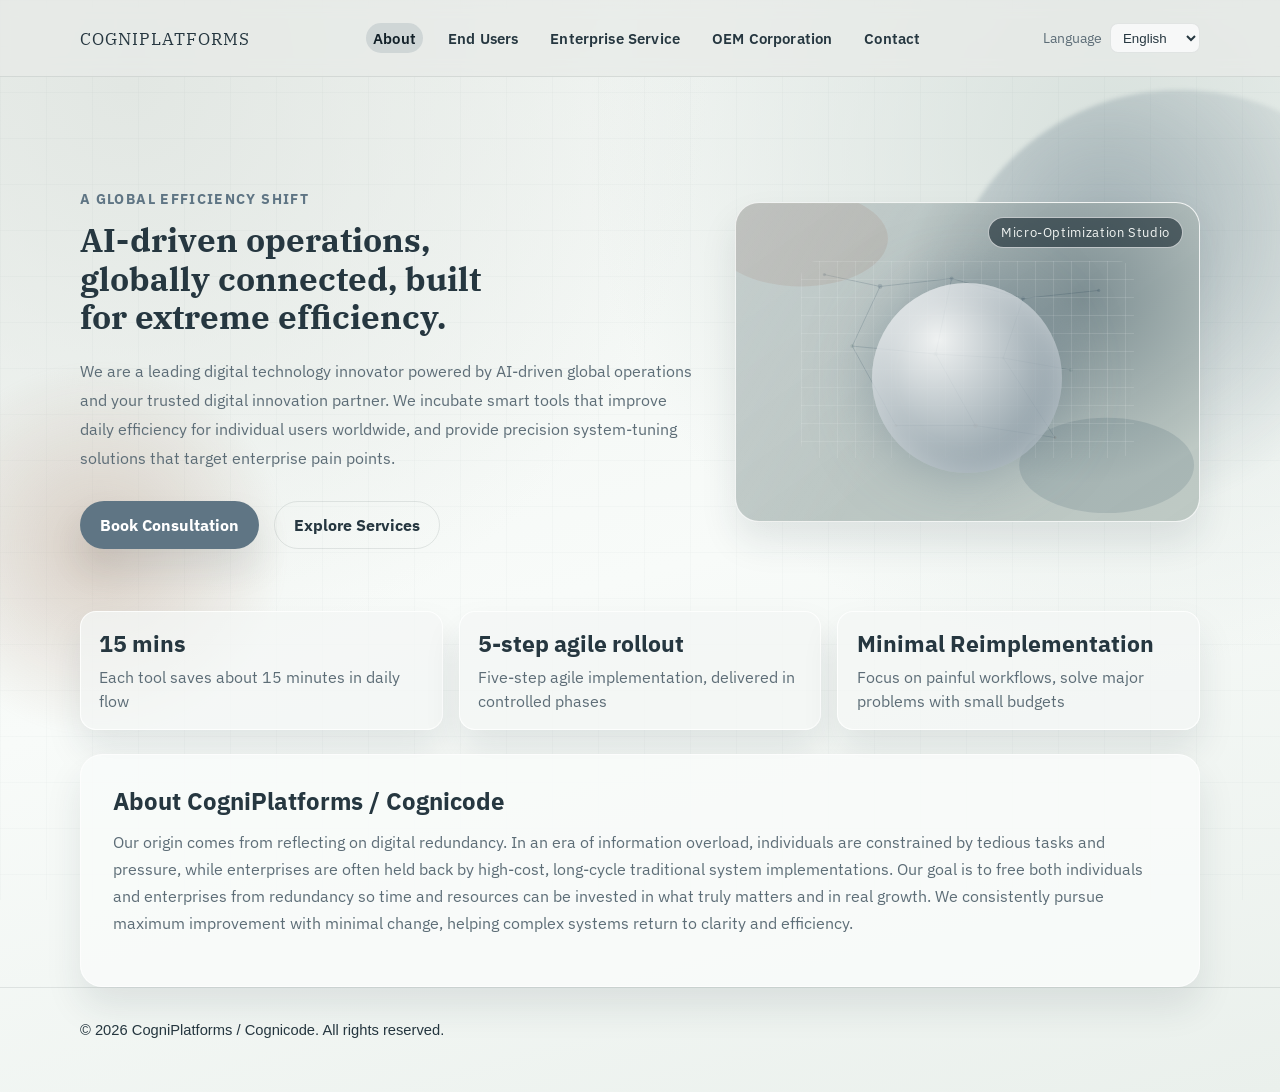
==== index.html @ 15011f6b "Initial multilingual corporate website" ====
<!doctype html>
<html lang="en">
  <head>
    <meta charset="UTF-8" />
    <meta name="viewport" content="width=device-width, initial-scale=1.0" />
    <title>CogniPlatforms | 科智極</title>
    <meta
      name="description"
      content="科智極（CogniPlatforms）是一家 AI 驅動營運、面向全球的科技公司，為企業與個人提供快速產品化解決方案。"
    />
    <link rel="preconnect" href="https://fonts.googleapis.com" />
    <link rel="preconnect" href="https://fonts.gstatic.com" crossorigin />
    <link
      href="https://fonts.googleapis.com/css2?family=IBM+Plex+Sans:wght@400;500;600;700&family=IBM+Plex+Serif:wght@500;600&family=Noto+Sans+SC:wght@400;500;700&family=Noto+Sans+TC:wght@400;500;700&display=swap"
      rel="stylesheet"
    />
    <link rel="stylesheet" href="./styles.css" />
  </head>
  <body>
    <div class="bg-grid" aria-hidden="true"></div>
    <div class="bg-orb" aria-hidden="true"></div>
    <div class="bg-orb bg-orb-2" aria-hidden="true"></div>
    <header class="site-header">
      <div class="container nav-wrap">
        <a href="#" class="brand" data-i18n="brand">CogniPlatforms | 科智極</a>
        <nav class="main-nav">
          <a href="#about" data-tab="about" data-i18n="nav.about">About</a>
          <a href="#to-c-service" data-tab="serviceC" data-i18n="nav.serviceC">End Users</a>
          <a href="#to-b-service" data-tab="serviceB" data-i18n="nav.serviceB">Enterprise Service</a>
          <a href="#oem-partnership" data-tab="oem" data-i18n="nav.oem">OEM Corporation</a>
          <a href="#contact" data-tab="contact" data-i18n="nav.contact">Contact</a>
        </nav>
        <div class="lang-wrap">
          <label for="lang-switch" data-i18n="lang.label">Language</label>
          <select id="lang-switch" aria-label="Language switcher">
            <option value="en">English</option>
            <option value="fr">Français</option>
            <option value="de">Deutsch</option>
            <option value="zh-CN">简体中文</option>
            <option value="zh-TW">繁體中文</option>
          </select>
        </div>
      </div>
    </header>

    <main>
      <section class="hero container reveal" data-panel-groups="about">
        <div class="hero-content">
          <p class="eyebrow" data-i18n="hero.eyebrow">Enterprise AI Platform Consulting</p>
          <h1 data-i18n="hero.title">Build future-ready digital operations with trusted AI architecture.</h1>
          <p class="lead" data-i18n="hero.lead">
            We design enterprise web experiences and AI-enabled workflows that look credible, scale globally, and convert business opportunities.
          </p>
          <div class="hero-actions">
            <a class="btn btn-primary" href="#contact" data-i18n="hero.ctaPrimary">Book Consultation</a>
            <a class="btn btn-ghost" href="#services" data-i18n="hero.ctaSecondary">Explore Services</a>
          </div>
        </div>
        <div class="hero-visual" aria-hidden="true">
          <div class="chip" data-i18n="hero.visualTag">AI Workflow Matrix</div>
          <div class="visual-core"></div>
        </div>
      </section>

      <section class="container metrics reveal" data-panel-groups="about">
        <article>
          <p class="metric-value" data-i18n="metrics.value.uptime">15 mins</p>
          <p class="metric-label" data-i18n="metrics.uptime">Global availability architecture</p>
        </article>
        <article>
          <p class="metric-value" data-i18n="metrics.value.velocity">5 Steps</p>
          <p class="metric-label" data-i18n="metrics.velocity">Faster deployment with cloud-native workflows</p>
        </article>
        <article>
          <p class="metric-value" data-i18n="metrics.value.support">Minimun Reimplementation</p>
          <p class="metric-label" data-i18n="metrics.support">Operational visibility and support readiness</p>
        </article>
      </section>

      <section id="about" class="container panel reveal" data-panel-groups="about">
        <h2 data-i18n="about.title">A strategic partner for enterprise-scale digital transformation</h2>
        <p data-i18n="about.body">
          From executive messaging to productized service pages, we translate complexity into clarity so your clients can trust your capability in seconds.
        </p>
      </section>

      <section class="container enterprise-top reveal" data-panel-groups="serviceB">
        <article id="to-b-service" class="card enterprise-main">
          <h3 data-i18n="audience.b2b.title">enterprise service</h3>
          <p class="release-tag" data-i18n="audience.b2b.tagline">Precision ERP optimization, no blind rebuilds.</p>
          <p data-i18n="audience.b2b.body">Enterprise consultation, process optimization, and project onboarding follow the B2B flow under cogniplatforms.com.</p>
          <p data-i18n="audience.b2b.extra">We optimize painful workflows without forcing a full rebuild.</p>
          <p class="b2b-link-row"><a href="https://cogniplatforms.com" target="_blank" rel="noreferrer" data-i18n="audience.b2b.link">Go to B2B platform</a></p>
          <p class="release-tag" data-i18n="register.enterprise">CIO club註冊</p>
        </article>

        <section id="enterprise-promo" class="panel promo-spotlight promo-vertical">
          <h2 data-i18n="promo.title">Enterprise Enrollment and Promotions</h2>
          <p data-i18n="promo.lead">
            Join the CIO Club onboarding path and activate enterprise collaboration rewards for your team and referral partners.
          </p>
          <div class="promo-grid">
            <article class="promo-card">
              <h3 data-i18n="promo.item1.title">CIO Club Registration</h3>
              <p data-i18n="promo.item1.body">Submit company details for review and unlock the enterprise service workspace after approval.</p>
            </article>
            <article class="promo-card">
              <h3 data-i18n="promo.item2.title">Approval Reward</h3>
              <p data-i18n="promo.item2.body">Each newly approved enterprise account receives 500 points for initial service redemption.</p>
            </article>
            <article class="promo-card">
              <h3 data-i18n="promo.item3.title">Referral Bonus</h3>
              <p data-i18n="promo.item3.body">Approved referrals grant the referrer an additional 200 points to accelerate campaign launches.</p>
            </article>
          </div>
          <div class="hero-actions">
            <a class="btn btn-primary" href="./secure-portal/register.html" data-i18n="promo.ctaPrimary">Register for CIO Club</a>
            <a class="btn btn-ghost" href="https://cogniplatforms.com" target="_blank" rel="noreferrer" data-i18n="promo.ctaSecondary">View Enterprise Services</a>
          </div>

          <div class="metrics metrics-compact">
            <article>
              <p class="metric-value" data-i18n="metrics.value.velocity">5 Steps</p>
              <p class="metric-label" data-i18n="metrics.velocity">Faster deployment with cloud-native workflows</p>
            </article>
            <article>
              <p class="metric-value" data-i18n="metrics.value.support">Minimun Reimplementation</p>
              <p class="metric-label" data-i18n="metrics.support">Operational visibility and support readiness</p>
            </article>
          </div>

          <section id="b2b-sessions" class="embedded-workshop">
            <h2 data-i18n="sessions.title">Workshop Video Content</h2>
            <p data-i18n="sessions.lead"></p>
            <div class="session-actions">
              <a
                class="btn btn-ghost"
                href="https://www.youtube.com/@CogniPlatforms"
                target="_blank"
                rel="noreferrer"
                data-i18n="sessions.channelLink"
                >Open CogniPlatforms on YouTube</a
              >
            </div>
            <div class="session-grid">
              <article class="session-card">
                <h3 data-i18n="sessions.item1.title">Executive Briefing Series</h3>
                <p data-i18n="sessions.item1.body"></p>
                <div class="video-placeholder">
                  <p data-i18n="sessions.youtubePlaceholder"></p>
                </div>
                <p class="release-tag" data-i18n="sessions.coming">Coming Soon</p>
              </article>
              <article class="session-card">
                <h3 data-i18n="sessions.item2.title">Implementation Deep Dive</h3>
                <p data-i18n="sessions.item2.body"></p>
                <div class="video-placeholder">
                  <p data-i18n="sessions.youtubePlaceholder"></p>
                </div>
                <p class="release-tag" data-i18n="sessions.coming">Coming Soon</p>
              </article>
            </div>
          </section>
        </section>
      </section>

      <section id="services" class="container cards reveal" data-panel-groups="serviceC">
        <article id="to-c-service" class="card" data-panel-groups="serviceC">
          <h3 data-i18n="audience.b2c.title">End users</h3>
          <p data-i18n="audience.b2c.body">Product registration for individual users is not handled on this corporate site and will be routed to cogni-coding.com.</p>
        </article>
        <article id="to-c-visual" class="card app-showcase" data-panel-groups="serviceC">
          <p class="visual-lead" data-i18n="audience.b2c.visual.lead">A lightweight family and personal productivity stack.</p>
          <div class="app-icon-grid" aria-hidden="true">
            <span class="app-icon shape-soft-square glyph-note" title="memo"><span class="app-letter letter-v1">N</span></span>
            <span class="app-icon shape-pill glyph-check" title="planner"><span class="app-letter letter-v2">PL</span></span>
            <span class="app-icon shape-circle glyph-mail" title="mail"><span class="app-letter letter-v3">MXR</span></span>
            <span class="app-icon shape-cut glyph-browser" title="browser"><span class="app-letter letter-v4">B</span></span>
            <span class="app-icon shape-drop glyph-coin" title="budget"><span class="app-letter letter-v5">BD</span></span>
            <span class="app-icon shape-hex glyph-home" title="home"><span class="app-letter letter-v6">HMX</span></span>
            <span class="app-icon shape-soft-square glyph-book" title="study"><span class="app-letter letter-v7">S</span></span>
            <span class="app-icon shape-rounded-diamond glyph-focus" title="focus"><span class="app-letter letter-v8">FC</span></span>
            <span class="app-icon shape-pill glyph-pin" title="travel"><span class="app-letter letter-v9">TRV</span></span>
            <span class="app-icon shape-circle glyph-photo" title="photo"><span class="app-letter letter-v10">P</span></span>
            <span class="app-icon shape-cut glyph-doc" title="doc"><span class="app-letter letter-v11">DOC</span></span>
            <span class="app-icon shape-blob glyph-sync" title="sync"><span class="app-letter letter-v12">SY</span></span>
          </div>
        </article>
      </section>

      <section id="oem-partnership" class="container panel reveal" data-panel-groups="oem">
        <p data-i18n="oem.topNote"></p>
        <p data-i18n="oem.lead">
          Original manufacturers can register for technical and commercial cooperation. Applications require review approval before activation.
        </p>
        <div class="actions">
          <a class="btn btn-primary" href="./secure-portal/manufacturer-register.html" data-i18n="oem.cta">Register as Manufacturer Partner</a>
        </div>
      </section>

      <section id="marketplace" class="container panel reveal" data-panel-groups="serviceC">
        <h2 data-i18n="marketplace.title">To C Product Marketplace</h2>
        <p data-i18n="marketplace.lead">
          Discover all consumer-facing applications in one place. Mobile apps and PC applications will be listed here.
        </p>
        <div class="marketplace-grid">
          <article class="market-card">
            <h3 data-i18n="marketplace.mobile.title">Mobile Apps</h3>
            <p data-i18n="marketplace.mobile.subtitle">iOS / Android</p>
            <p class="release-tag" data-i18n="marketplace.tbr">To Be Released</p>
          </article>
          <article class="market-card">
            <h3 data-i18n="marketplace.pc.title">PC Applications</h3>
            <p data-i18n="marketplace.pc.subtitle">Windows / macOS</p>
            <p class="release-tag" data-i18n="marketplace.tbr">To Be Released</p>
          </article>
        </div>
      </section>

      <section id="contact" class="container cta reveal" data-panel-groups="contact">
        <h2 data-i18n="contact.title">Ready to launch your multilingual enterprise website</h2>
        <p data-i18n="contact.body">Share your company profile, service list, and contact details. We will turn this demo into a production-ready release.</p>
        <a class="btn btn-primary" href="mailto:sales@cogniplatforms.com" data-i18n="contact.cta">Contact Us</a>
      </section>
    </main>

    <footer class="site-footer">
      <div class="container">
        <p data-i18n="footer.text">© 2026 科智極 CogniPlatforms. All rights reserved.</p>
      </div>
    </footer>

    <script src="./script.js"></script>
  </body>
</html>
---- styles.css ----
:root {
  --bg: #eef2ef;
  --bg-deep: #dde4de;
  --ink: #263740;
  --ink-soft: #5d6d77;
  --accent: #5f7584;
  --accent-2: #8ea39a;
  --accent-3: #b08f7a;
  --card: rgba(249, 251, 250, 0.88);
  --line: rgba(31, 48, 56, 0.1);
  --shadow: 0 20px 36px rgba(31, 48, 56, 0.1);
}

* {
  box-sizing: border-box;
}

html,
body {
  margin: 0;
  padding: 0;
}

body {
  font-family: "IBM Plex Sans", "Noto Sans TC", "Noto Sans SC", sans-serif;
  color: var(--ink);
  background: radial-gradient(circle at 10% 8%, #e2e7e3 0%, transparent 38%),
    radial-gradient(circle at 87% 13%, #d8e1dd 0%, transparent 36%),
    linear-gradient(165deg, var(--bg) 0%, #f8fbf9 52%, #eaf0ec 100%);
  min-height: 100vh;
}

.bg-grid {
  position: fixed;
  inset: 0;
  pointer-events: none;
  background-image: linear-gradient(var(--line) 1px, transparent 1px),
    linear-gradient(90deg, var(--line) 1px, transparent 1px);
  background-size: 46px 46px;
  opacity: 0.2;
  z-index: -3;
}

.bg-orb {
  position: fixed;
  width: 480px;
  height: 480px;
  right: -140px;
  top: 90px;
  border-radius: 50%;
  background: radial-gradient(circle at 35% 30%, rgba(95, 117, 132, 0.45), rgba(95, 117, 132, 0) 62%);
  filter: blur(2px);
  animation: drift 16s ease-in-out infinite;
  pointer-events: none;
  z-index: -2;
}

.bg-orb-2 {
  width: 420px;
  height: 420px;
  left: -110px;
  top: 360px;
  background: radial-gradient(circle at 50% 45%, rgba(176, 143, 122, 0.38), rgba(176, 143, 122, 0) 60%);
  animation-delay: -6s;
  z-index: -1;
}

.container {
  width: min(1120px, 92vw);
  margin: 0 auto;
}

.site-header {
  position: sticky;
  top: 0;
  backdrop-filter: blur(8px);
  background: rgba(232, 235, 232, 0.72);
  border-bottom: 1px solid var(--line);
  z-index: 20;
}

.nav-wrap {
  display: flex;
  justify-content: space-between;
  align-items: center;
  min-height: 76px;
  gap: 0.9rem;
}

.brand {
  font-family: "IBM Plex Serif", serif;
  font-size: 1.08rem;
  color: var(--ink);
  text-decoration: none;
  letter-spacing: 0.06em;
  text-transform: uppercase;
}

.main-nav {
  display: flex;
  gap: 1.1rem;
}

.main-nav a {
  color: var(--ink);
  text-decoration: none;
  font-weight: 600;
  font-size: 0.95rem;
  letter-spacing: 0.01em;
  padding: 0.3rem 0.45rem;
  border-radius: 999px;
  transition: background-color 220ms ease, color 220ms ease;
}

.main-nav a.is-active {
  background: rgba(95, 117, 132, 0.18);
  color: #122028;
}

.lang-wrap {
  display: flex;
  align-items: center;
  gap: 0.5rem;
  color: var(--ink-soft);
  font-size: 0.88rem;
}

.lang-wrap select {
  background: rgba(255, 255, 255, 0.68);
  border: 1px solid var(--line);
  color: var(--ink);
  border-radius: 8px;
  padding: 0.35rem 0.5rem;
}

.hero {
  padding: 6.2rem 0 3.4rem;
  display: grid;
  grid-template-columns: 1.15fr 0.85fr;
  gap: 1.6rem;
  align-items: center;
}

.eyebrow {
  font-weight: 700;
  color: var(--accent);
  letter-spacing: 0.1em;
  text-transform: uppercase;
  font-size: 0.85rem;
}

h1,
h2,
h3 {
  margin: 0;
  line-height: 1.2;
}

.card h3 {
  margin-bottom: 1.2rem;
}

h1 {
  margin-top: 0.7rem;
  font-family: "IBM Plex Serif", serif;
  font-size: clamp(2.1rem, 4vw, 3.6rem);
  max-width: 15ch;
}

html[lang="en"] h1,
html[lang="fr"] h1,
html[lang="de"] h1 {
  font-size: clamp(1.6rem, 2.6vw, 2.6rem);
  max-width: 22ch;
  line-height: 1.15;
}

.lead {
  margin-top: 1.3rem;
  color: var(--ink-soft);
  font-size: 1.03rem;
  max-width: 62ch;
  line-height: 1.75;
}

.hero-actions {
  margin-top: 1.8rem;
  display: flex;
  gap: 0.9rem;
}

.btn {
  border-radius: 999px;
  padding: 0.8rem 1.2rem;
  text-decoration: none;
  font-weight: 700;
  border: 1px solid transparent;
}

.btn-primary {
  background: var(--accent);
  color: #fff;
  box-shadow: var(--shadow);
}

.btn-ghost {
  border-color: var(--line);
  color: var(--ink);
}

.hero-visual {
  position: relative;
  min-height: 320px;
  border: 1px solid rgba(255, 255, 255, 0.8);
  border-radius: 24px;
  background: linear-gradient(145deg, rgba(95, 117, 132, 0.2), rgba(142, 163, 154, 0.25));
  background-image: linear-gradient(145deg, rgba(95, 117, 132, 0.2), rgba(142, 163, 154, 0.25)),
    url("./ai-mesh.svg");
  background-size: cover;
  background-position: center;
  box-shadow: var(--shadow);
  overflow: hidden;
}

.hero-visual::before {
  content: "";
  position: absolute;
  inset: 0;
  background: linear-gradient(120deg, rgba(255, 255, 255, 0.18) 0%, rgba(255, 255, 255, 0) 45%),
    radial-gradient(circle at 75% 30%, rgba(11, 40, 57, 0.35), transparent 45%);
}

.hero-visual::after {
  content: "";
  position: absolute;
  inset: 18% 14% 20% 14%;
  border-radius: 16px;
  background-image: linear-gradient(rgba(244, 246, 245, 0.2) 1px, transparent 1px),
    linear-gradient(90deg, rgba(244, 246, 245, 0.2) 1px, transparent 1px);
  background-size: 18px 18px;
  opacity: 0.7;
}

.chip {
  position: absolute;
  right: 16px;
  top: 14px;
  z-index: 3;
  border-radius: 999px;
  border: 1px solid rgba(255, 255, 255, 0.65);
  background: rgba(31, 48, 56, 0.66);
  color: #f1f4f2;
  padding: 0.35rem 0.75rem;
  font-size: 0.8rem;
  letter-spacing: 0.05em;
}

.visual-core {
  position: absolute;
  left: 50%;
  top: 55%;
  width: 190px;
  height: 190px;
  transform: translate(-50%, -50%);
  border-radius: 50%;
  z-index: 2;
  background: radial-gradient(circle at 35% 30%, rgba(255, 255, 255, 0.8), rgba(95, 117, 132, 0.78));
  box-shadow: inset 0 0 30px rgba(255, 255, 255, 0.45), 0 0 60px rgba(95, 117, 132, 0.5);
  animation: pulse 4.8s ease-in-out infinite;
}

.metrics {
  margin-top: 0.5rem;
  display: grid;
  grid-template-columns: repeat(auto-fit, minmax(320px, 1fr));
  gap: 1rem;
}

.metrics article {
  border-radius: 16px;
  padding: 1rem 1.15rem;
  background: rgba(244, 246, 245, 0.76);
  border: 1px solid rgba(255, 255, 255, 0.82);
  box-shadow: var(--shadow);
}

.metric-value {
  margin: 0;
  font-size: 1.45rem;
  font-weight: 700;
}

.metric-label {
  margin: 0.45rem 0 0;
  color: var(--ink-soft);
  line-height: 1.5;
}

.panel,
.domain-panel,
.cta {
  margin-top: 1.5rem;
  padding: 2rem;
  background: var(--card);
  border: 1px solid rgba(255, 255, 255, 0.7);
  box-shadow: var(--shadow);
  border-radius: 22px;
}

.promo-spotlight {
  border: 1px solid rgba(95, 117, 132, 0.32);
  box-shadow: 0 26px 44px rgba(31, 48, 56, 0.2);
  background: linear-gradient(145deg, rgba(246, 248, 247, 0.9), rgba(232, 237, 235, 0.9));
}

.cards {
  margin-top: 1.5rem;
  display: grid;
  grid-template-columns: repeat(2, minmax(0, 1fr));
  gap: 1rem;
}

.enterprise-top {
  margin-top: 1.5rem;
  display: grid;
  grid-template-columns: minmax(0, 0.86fr) minmax(500px, 1.14fr);
  grid-template-areas: "service promo";
  gap: 1rem;
  align-items: stretch;
}

.enterprise-main {
  grid-area: service;
}

#enterprise-promo {
  grid-area: promo;
}

.enterprise-top .card,
.enterprise-top .panel {
  margin-top: 0;
  height: 100%;
}

.card {
  background: var(--card);
  border: 1px solid rgba(255, 255, 255, 0.8);
  border-radius: 20px;
  padding: 1.4rem;
  box-shadow: var(--shadow);
}

#to-b-service {
  grid-column: auto;
}

html[lang="en"] #to-b-service,
html[lang="fr"] #to-b-service,
html[lang="de"] #to-b-service {
  display: flex;
  flex-direction: column;
  padding: 1.1rem 1.2rem;
}

html[lang="en"] #to-b-service h3,
html[lang="fr"] #to-b-service h3,
html[lang="de"] #to-b-service h3 {
  font-size: 1.36rem;
  line-height: 1.16;
}

html[lang="en"] #to-b-service p,
html[lang="fr"] #to-b-service p,
html[lang="de"] #to-b-service p {
  margin-top: 0.5rem;
  line-height: 1.5;
  font-size: 0.95rem;
}

html[lang="en"] #to-b-service .b2b-link-row,
html[lang="fr"] #to-b-service .b2b-link-row,
html[lang="de"] #to-b-service .b2b-link-row {
  margin-top: 0.6rem;
}

html[lang="en"] #to-b-service .release-tag,
html[lang="fr"] #to-b-service .release-tag,
html[lang="de"] #to-b-service .release-tag {
  margin-top: 0.65rem;
  font-size: 0.8rem;
}

.card p,
.panel p,
.domain-panel li,
.cta p {
  margin-top: 0.8rem;
  line-height: 1.7;
  color: var(--ink-soft);
}

.app-showcase {
  background: linear-gradient(160deg, rgba(255, 255, 255, 0.92), rgba(244, 248, 246, 0.95));
}

.app-showcase .visual-lead {
  margin-top: 0;
  font-weight: 700;
  color: var(--ink);
  font-size: 1.05rem;
}

.app-icon-grid {
  margin-top: 1rem;
  display: grid;
  grid-template-columns: repeat(6, minmax(0, 1fr));
  gap: 0.7rem;
}

.app-icon {
  position: relative;
  aspect-ratio: 1;
  border-radius: 20px;
  border: 1px solid rgba(255, 255, 255, 0.75);
  box-shadow: 0 10px 18px rgba(31, 48, 56, 0.1);
  overflow: hidden;
  width: 100%;
  filter: brightness(1.2) saturate(1.04);
  --glyph-main: rgba(53, 70, 78, 0.32);
  --glyph-accent: rgba(30, 43, 49, 0.38);
}

.app-icon::before,
.app-icon::after {
  content: "";
  position: absolute;
  opacity: 0.52;
}

.app-letter {
  position: absolute;
  left: 50%;
  top: 50%;
  transform: translate(-50%, -50%);
  z-index: 3;
  font-size: 0.95rem;
  font-weight: 800;
  letter-spacing: 0.06em;
  color: rgba(44, 60, 70, 0.66);
  text-shadow: 0 1px 0 rgba(255, 255, 255, 0.45);
  text-transform: uppercase;
  opacity: 0.62;
}

.letter-v1 {
  font-family: "IBM Plex Sans", sans-serif;
  color: #324451;
}

.letter-v2 {
  font-family: "IBM Plex Serif", serif;
  font-style: italic;
  color: #5e4a3f;
}

.letter-v3 {
  font-family: "Trebuchet MS", sans-serif;
  font-weight: 700;
  color: #2f4f5c;
}

.letter-v4 {
  font-family: "Noto Sans TC", sans-serif;
  letter-spacing: 0.02em;
  color: #4e5158;
}

.letter-v5 {
  font-family: "Courier New", monospace;
  font-weight: 700;
  color: #4d3f33;
}

.letter-v6 {
  font-family: "Noto Sans SC", sans-serif;
  font-weight: 800;
  color: #2e5550;
}

.letter-v7 {
  font-family: "Georgia", serif;
  color: #5f5661;
}

.letter-v8 {
  font-family: "Verdana", sans-serif;
  font-weight: 800;
  color: #4a5e6a;
}

.letter-v9 {
  font-family: "Palatino Linotype", serif;
  color: #6a4f46;
}

.letter-v10 {
  font-family: "Segoe UI", sans-serif;
  color: #35596b;
}

.letter-v11 {
  font-family: "Tahoma", sans-serif;
  color: #5f5b4d;
}

.letter-v12 {
  font-family: "Gill Sans", "Segoe UI", sans-serif;
  color: #4a4d60;
}

.app-icon::before {
  width: 44%;
  height: 44%;
  left: 22%;
  top: 20%;
  border-radius: 12px;
  background: var(--glyph-main);
}

.app-icon::after {
  width: 34%;
  height: 10%;
  right: 16%;
  bottom: 18%;
  border-radius: 999px;
  background: var(--glyph-accent);
}

.shape-soft-square {
  border-radius: 18px;
}

.shape-pill {
  border-radius: 22px;
}

.shape-circle {
  border-radius: 20px;
}

.shape-cut {
  border-radius: 16px;
}

.shape-drop {
  border-radius: 20px;
}

.shape-hex {
  border-radius: 18px;
}

.shape-rounded-diamond {
  border-radius: 18px;
}

.shape-rounded-diamond::before,
.shape-rounded-diamond::after {
  transform: none;
}

.shape-blob {
  border-radius: 19px;
}

.shape-cut::before {
  clip-path: polygon(0 0, 84% 0, 100% 16%, 100% 100%, 0 100%);
}

.shape-drop::before {
  border-radius: 18px 18px 18px 7px;
}

.shape-hex::before {
  clip-path: polygon(24% 0, 76% 0, 100% 50%, 76% 100%, 24% 100%, 0 50%);
}

.shape-rounded-diamond::before {
  border-radius: 10px;
  transform: rotate(45deg);
}

.shape-blob::before {
  border-radius: 18px 10px 16px 12px;
}

.glyph-note::before {
  width: 42%;
  height: 48%;
  left: 24%;
  top: 18%;
  border-radius: 8px;
}

.glyph-check::before {
  width: 36%;
  height: 14%;
  left: 28%;
  top: 45%;
  border-radius: 999px;
  transform: rotate(-25deg);
}

.glyph-check::after {
  width: 22%;
  height: 12%;
  left: 20%;
  top: 54%;
  bottom: auto;
  right: auto;
  border-radius: 999px;
  transform: rotate(40deg);
}

.glyph-mail::before {
  width: 50%;
  height: 34%;
  left: 24%;
  top: 28%;
  border-radius: 8px;
}

.glyph-mail::after {
  width: 30%;
  height: 2px;
  left: 34%;
  top: 40%;
  right: auto;
  bottom: auto;
  border-radius: 2px;
  transform: rotate(-28deg);
}

.glyph-browser::before {
  width: 46%;
  height: 46%;
  left: 24%;
  top: 22%;
  border-radius: 999px;
}

.glyph-coin::before {
  width: 40%;
  height: 40%;
  left: 28%;
  top: 24%;
  border-radius: 999px;
}

.glyph-home::before {
  width: 44%;
  height: 30%;
  left: 24%;
  top: 42%;
  border-radius: 7px;
}

.glyph-home::after {
  width: 34%;
  height: 24%;
  left: 29%;
  top: 24%;
  right: auto;
  bottom: auto;
  background: rgba(31, 48, 56, 0.2);
  clip-path: polygon(50% 0%, 100% 100%, 0% 100%);
}

.glyph-book::before {
  width: 44%;
  height: 42%;
  left: 22%;
  top: 24%;
  border-radius: 7px 3px 3px 7px;
}

.glyph-book::after {
  width: 2px;
  height: 34%;
  left: 45%;
  top: 28%;
  right: auto;
  bottom: auto;
  background: rgba(31, 48, 56, 0.22);
}

.glyph-focus::before {
  width: 36%;
  height: 36%;
  left: 30%;
  top: 30%;
  border-radius: 999px;
}

.glyph-pin::before {
  width: 30%;
  height: 38%;
  left: 34%;
  top: 20%;
  border-radius: 999px 999px 999px 999px;
}

.glyph-pin::after {
  width: 2px;
  height: 22%;
  left: 48%;
  top: 52%;
  right: auto;
  bottom: auto;
  background: rgba(31, 48, 56, 0.24);
}

.glyph-photo::before {
  width: 48%;
  height: 36%;
  left: 24%;
  top: 30%;
  border-radius: 8px;
}

.glyph-photo::after {
  width: 18%;
  height: 18%;
  left: 52%;
  top: 32%;
  right: auto;
  bottom: auto;
  border-radius: 999px;
  background: rgba(31, 48, 56, 0.18);
}

.glyph-doc::before {
  width: 38%;
  height: 46%;
  left: 30%;
  top: 20%;
  border-radius: 6px;
}

.glyph-doc::after {
  width: 16%;
  height: 14%;
  left: 52%;
  top: 20%;
  right: auto;
  bottom: auto;
  background: rgba(31, 48, 56, 0.17);
  clip-path: polygon(0 0, 100% 0, 100% 100%);
}

.glyph-sync::before {
  width: 38%;
  height: 38%;
  left: 30%;
  top: 26%;
  border-radius: 999px;
}

.glyph-sync::after {
  width: 20%;
  height: 20%;
  left: 50%;
  top: 26%;
  right: auto;
  bottom: auto;
  background: rgba(31, 48, 56, 0.2);
  clip-path: polygon(50% 0, 100% 100%, 0 100%);
}

.app-icon:nth-child(1) {
  background: linear-gradient(155deg, #b8aaa0, #9aa7a4);
  --glyph-main: rgba(74, 90, 96, 0.35);
  --glyph-accent: rgba(44, 55, 59, 0.42);
}

.app-icon:nth-child(2) {
  background: linear-gradient(155deg, #a8b2b7, #85959e);
  --glyph-main: rgba(57, 72, 83, 0.35);
  --glyph-accent: rgba(35, 47, 56, 0.4);
}

.app-icon:nth-child(3) {
  background: linear-gradient(155deg, #b7a59b, #927f74);
  --glyph-main: rgba(82, 64, 56, 0.33);
  --glyph-accent: rgba(55, 43, 37, 0.4);
}

.app-icon:nth-child(4) {
  background: linear-gradient(155deg, #95a6a4, #798d8a);
  --glyph-main: rgba(63, 80, 77, 0.35);
  --glyph-accent: rgba(40, 53, 51, 0.42);
}

.app-icon:nth-child(5) {
  background: linear-gradient(155deg, #c2b4a3, #a89682);
  --glyph-main: rgba(88, 73, 58, 0.32);
  --glyph-accent: rgba(58, 48, 39, 0.4);
}

.app-icon:nth-child(6) {
  background: linear-gradient(155deg, #9cacb2, #7f8f9a);
  --glyph-main: rgba(60, 75, 87, 0.34);
  --glyph-accent: rgba(39, 50, 60, 0.41);
}

.app-icon:nth-child(7) {
  background: linear-gradient(155deg, #b5b0a7, #908d84);
  --glyph-main: rgba(76, 72, 62, 0.33);
  --glyph-accent: rgba(48, 45, 38, 0.4);
}

.app-icon:nth-child(8) {
  background: linear-gradient(155deg, #a9b9b2, #84998f);
  --glyph-main: rgba(63, 82, 73, 0.34);
  --glyph-accent: rgba(40, 54, 48, 0.41);
}

.app-icon:nth-child(9) {
  background: linear-gradient(155deg, #c1ab9c, #a28d7f);
  --glyph-main: rgba(86, 69, 61, 0.34);
  --glyph-accent: rgba(56, 44, 39, 0.4);
}

.app-icon:nth-child(10) {
  background: linear-gradient(155deg, #adb8c1, #8f9ca7);
  --glyph-main: rgba(64, 77, 89, 0.34);
  --glyph-accent: rgba(42, 52, 60, 0.41);
}

.app-icon:nth-child(11) {
  background: linear-gradient(155deg, #b8a9b0, #95858f);
  --glyph-main: rgba(79, 66, 75, 0.33);
  --glyph-accent: rgba(52, 43, 49, 0.41);
}

.app-icon:nth-child(12) {
  background: linear-gradient(155deg, #a0b1aa, #80938a);
  --glyph-main: rgba(61, 78, 72, 0.34);
  --glyph-accent: rgba(40, 51, 47, 0.41);
}

.domain-panel ul {
  margin: 1rem 0 0;
  padding-left: 1.2rem;
}

.marketplace-grid {
  margin-top: 1rem;
  display: grid;
  grid-template-columns: repeat(2, minmax(0, 1fr));
  gap: 1rem;
}

.session-grid {
  margin-top: 1rem;
  display: grid;
  grid-template-columns: repeat(2, minmax(0, 1fr));
  gap: 1rem;
}

.session-actions {
  margin-top: 0.9rem;
}

#oem-partnership .actions {
  margin-top: 1.9rem;
}

#oem-partnership {
  padding-top: 1.35rem;
}

#oem-partnership > p:first-child {
  margin-top: 0;
}

.session-card {
  background: rgba(255, 255, 255, 0.74);
  border: 1px solid rgba(255, 255, 255, 0.8);
  border-radius: 18px;
  padding: 1.15rem 1.2rem;
    font-family: "Copperplate", "Times New Roman", serif;
}

.promo-grid {
  margin-top: 1rem;
  display: grid;
    font-family: "Brush Script MT", "Segoe Script", cursive;
  grid-template-columns: repeat(3, minmax(0, 1fr));
    font-size: 1.08rem;
  gap: 1rem;
}

.promo-vertical .promo-grid {
  grid-template-columns: 1fr;
  margin-top: 0.75rem;
  gap: 0.75rem;
}

.promo-vertical {
  padding: 1.55rem;
}

.promo-vertical .promo-card {
  padding: 0.95rem 1rem;
}

.promo-vertical .hero-actions {
  margin-top: 1rem;
}

.promo-vertical .metrics-compact {
  margin-top: 0.85rem;
  grid-template-columns: repeat(2, minmax(0, 1fr));
  gap: 0.65rem;
}

.promo-vertical .metrics-compact article {
  padding: 0.8rem 0.9rem;
}

.promo-vertical .metrics-compact .metric-value {
  font-size: 1rem;
}

.promo-vertical .metrics-compact .metric-label {
  margin-top: 0.35rem;
  font-size: 0.95rem;
  line-height: 1.45;
}

html[lang="en"] #enterprise-promo p,
html[lang="fr"] #enterprise-promo p,
html[lang="de"] #enterprise-promo p {
  line-height: 1.32;
  font-size: 0.82rem;
}

html[lang="en"] #enterprise-promo,
html[lang="fr"] #enterprise-promo,
html[lang="de"] #enterprise-promo {
  padding: 1.05rem 0.95rem;
}

html[lang="en"] #enterprise-promo h2,
html[lang="fr"] #enterprise-promo h2,
html[lang="de"] #enterprise-promo h2 {
  font-size: 1.18rem;
  line-height: 1.14;
}

html[lang="en"] #enterprise-promo .promo-card p,
html[lang="fr"] #enterprise-promo .promo-card p,
html[lang="de"] #enterprise-promo .promo-card p {
  margin-top: 0.55rem;
  line-height: 1.4;
}

.embedded-workshop {
  margin-top: 0.7rem;
  padding-top: 0.65rem;
  border-top: 1px solid rgba(31, 48, 56, 0.1);
}

html[lang="en"] #enterprise-promo .embedded-workshop,
html[lang="fr"] #enterprise-promo .embedded-workshop,
html[lang="de"] #enterprise-promo .embedded-workshop {
  margin-top: 0.3rem;
  padding-top: 0.3rem;
}

.embedded-workshop h2 {
  font-size: 1.7rem;
}

.promo-vertical .embedded-workshop .session-grid {
  grid-template-columns: repeat(2, minmax(0, 1fr));
  gap: 0.75rem;
}

html[lang="en"] #enterprise-promo .embedded-workshop .session-grid,
html[lang="fr"] #enterprise-promo .embedded-workshop .session-grid,
html[lang="de"] #enterprise-promo .embedded-workshop .session-grid {
  gap: 0.45rem;
}
  gap: 0.3rem;
.promo-vertical .embedded-workshop .session-card {
  padding: 0.75rem 0.85rem;
}

html[lang="en"] #enterprise-promo .embedded-workshop .session-card,
  padding: 0.4rem 0.5rem;
html[lang="de"] #enterprise-promo .embedded-workshop .session-card {
  padding: 0.55rem 0.65rem;

html[lang="en"] #enterprise-promo .embedded-workshop .session-card h3,
html[lang="fr"] #enterprise-promo .embedded-workshop .session-card h3,
html[lang="de"] #enterprise-promo .embedded-workshop .session-card h3 {
  font-size: 1rem;
  line-height: 1.2;
}

html[lang="en"] #enterprise-promo .embedded-workshop .session-actions,
html[lang="fr"] #enterprise-promo .embedded-workshop .session-actions,
html[lang="de"] #enterprise-promo .embedded-workshop .session-actions {
  margin-top: 0.35rem;
}
  border-radius: 14px;
}

.embedded-workshop .video-placeholder {
  min-height: 44px;
  margin-top: 0.45rem;
  padding: 0.35rem;
}

html[lang="en"] #enterprise-promo .embedded-workshop .video-placeholder,
html[lang="fr"] #enterprise-promo .embedded-workshop .video-placeholder,
html[lang="de"] #enterprise-promo .embedded-workshop .video-placeholder {
  display: none;
}

.embedded-workshop .release-tag {
  margin-top: 0.5rem;
}

html[lang="en"] #enterprise-promo .embedded-workshop .release-tag,
html[lang="fr"] #enterprise-promo .embedded-workshop .release-tag,
html[lang="de"] #enterprise-promo .embedded-workshop .release-tag {
  margin-top: 0.12rem;
  font-size: 0.74rem;
}

.promo-card {
    font-family: "Impact", "Arial Black", sans-serif;
  border: 1px solid rgba(255, 255, 255, 0.8);
  border-radius: 18px;
  padding: 1.15rem 1.2rem;
  box-shadow: var(--shadow);
}
    font-family: "Rockwell", "Georgia", serif;
.video-placeholder {
  margin-top: 0.85rem;
  border: 1px dashed var(--line);
  border-radius: 12px;
  min-height: 112px;
    font-family: "Lucida Handwriting", "Segoe Script", cursive;
  place-items: center;
    font-size: 1.02rem;
  background: rgba(31, 48, 56, 0.03);
  text-align: center;
  padding: 0.75rem;
}
    font-family: "Verdana", sans-serif;
.video-placeholder p {
  margin: 0;
  color: var(--ink-soft);
}

    font-family: "Papyrus", "Georgia", serif;
    font-size: 1.04rem;
  background: rgba(255, 255, 255, 0.74);
  border: 1px solid rgba(255, 255, 255, 0.8);
  border-radius: 18px;
  padding: 1.15rem 1.2rem;
    font-family: "Gill Sans", "Trebuchet MS", sans-serif;
}

.release-tag {
  display: inline-block;
  margin-top: 0.9rem;
    font-family: "Palatino Linotype", "Book Antiqua", serif;
  border-radius: 999px;
  border: 1px solid var(--line);
  color: var(--accent);
  font-weight: 700;
    font-family: "Century Gothic", "Segoe UI", sans-serif;
    font-size: 1.02rem;
  text-transform: uppercase;
}

.site-footer {
    font-family: "Cambria", "Times New Roman", serif;
  border-top: 1px solid var(--line);
}

.site-footer p {
    font-family: "Arial Rounded MT Bold", "Verdana", sans-serif;
    font-size: 0.92rem;
  padding: 1.2rem 0 2.5rem;
}

.reveal {
  opacity: 0;
  transform: translateY(22px);
  transition: opacity 600ms ease, transform 600ms ease;
}

.reveal.visible {
  opacity: 1;
  transform: translateY(0);
}

[data-panel-groups][hidden] {
  display: none !important;
}

@keyframes pulse {
  0%,
  100% {
    transform: translate(-50%, -50%) scale(1);
  }
  50% {
    transform: translate(-50%, -50%) scale(1.08);
  }
}

@keyframes drift {
  0%,
  100% {
    transform: translate(0, 0);
  }
  50% {
    transform: translate(14px, -16px);
  }
}

@media (max-width: 900px) {
  .nav-wrap {
    flex-wrap: wrap;
    padding: 0.7rem 0;
  }

  .main-nav {
    order: 3;
    width: 100%;
    justify-content: space-between;
  }

  .lang-wrap {
    margin-left: auto;
  }

  .hero {
    grid-template-columns: 1fr;
  }

  .hero-visual {
    min-height: 260px;
  }

  .metrics {
    grid-template-columns: 1fr;
  }

  .marketplace-grid {
    grid-template-columns: 1fr;
  }

  .session-grid {
    grid-template-columns: 1fr;
  }

  .promo-grid {
    grid-template-columns: 1fr;
  }

  .app-icon-grid {
    grid-template-columns: repeat(4, minmax(0, 1fr));
  }

  .cards {
    grid-template-columns: 1fr;
  }

  .enterprise-top {
    grid-template-columns: 1fr;
    grid-template-areas:
      "service"
      "promo";
  }
}
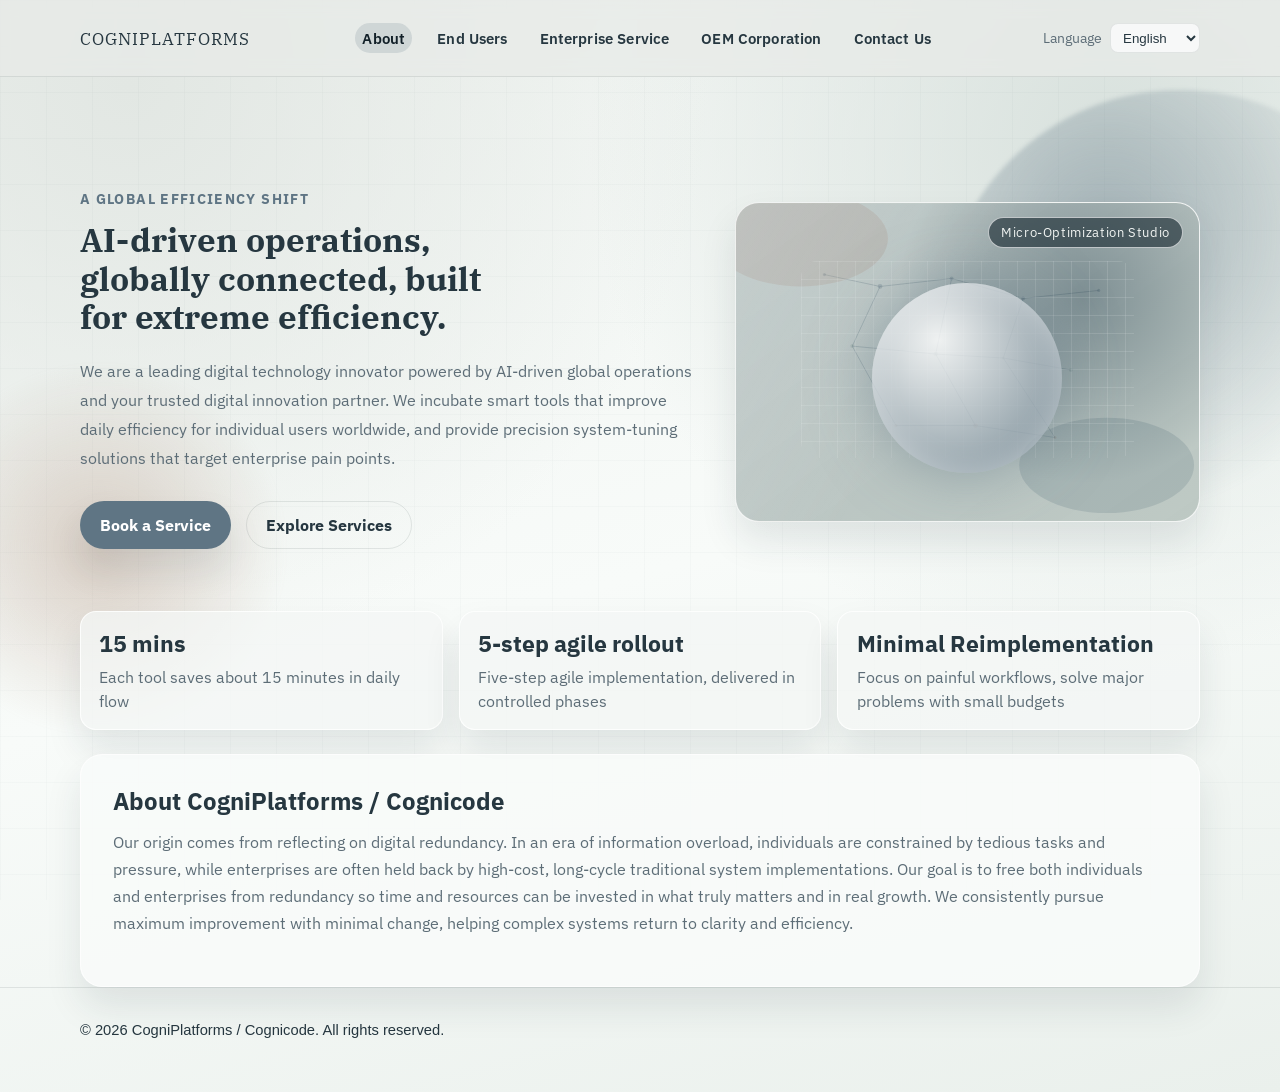
==== commit e632c27c: "多語言優化：統一聯繫我們標籤、修正按鈕翻譯、調整字體樣式與 release-tag 樣式" ====
--- a/index.html
+++ b/index.html
@@ -220,7 +220,7 @@
       <section id="contact" class="container cta reveal" data-panel-groups="contact">
         <h2 data-i18n="contact.title">Ready to launch your multilingual enterprise website</h2>
         <p data-i18n="contact.body">Share your company profile, service list, and contact details. We will turn this demo into a production-ready release.</p>
-        <a class="btn btn-primary" href="mailto:sales@cogniplatforms.com" data-i18n="contact.cta">Contact Us</a>
+        <a class="btn btn-primary" href="mailto:sales@cogniplatforms.com" data-i18n="contact.cta">立即詢價</a>
       </section>
     </main>
 
--- a/styles.css
+++ b/styles.css
@@ -387,8 +387,15 @@
 html[lang="en"] #to-b-service .release-tag,
 html[lang="fr"] #to-b-service .release-tag,
 html[lang="de"] #to-b-service .release-tag {
-  margin-top: 0.65rem;
-  font-size: 0.8rem;
+  margin-top: 0.8rem;
+  font-size: 1rem;
+  font-family: inherit;
+  font-weight: inherit;
+  text-transform: none;
+  color: var(--ink-soft);
+  border: none;
+  border-radius: 0;
+  display: block;
 }
 
 .card p,
@@ -1078,16 +1085,8 @@
 }
 
 .release-tag {
-  display: inline-block;
-  margin-top: 0.9rem;
-    font-family: "Palatino Linotype", "Book Antiqua", serif;
-  border-radius: 999px;
-  border: 1px solid var(--line);
+  font-style: italic;
   color: var(--accent);
-  font-weight: 700;
-    font-family: "Century Gothic", "Segoe UI", sans-serif;
-    font-size: 1.02rem;
-  text-transform: uppercase;
 }
 
 .site-footer {
